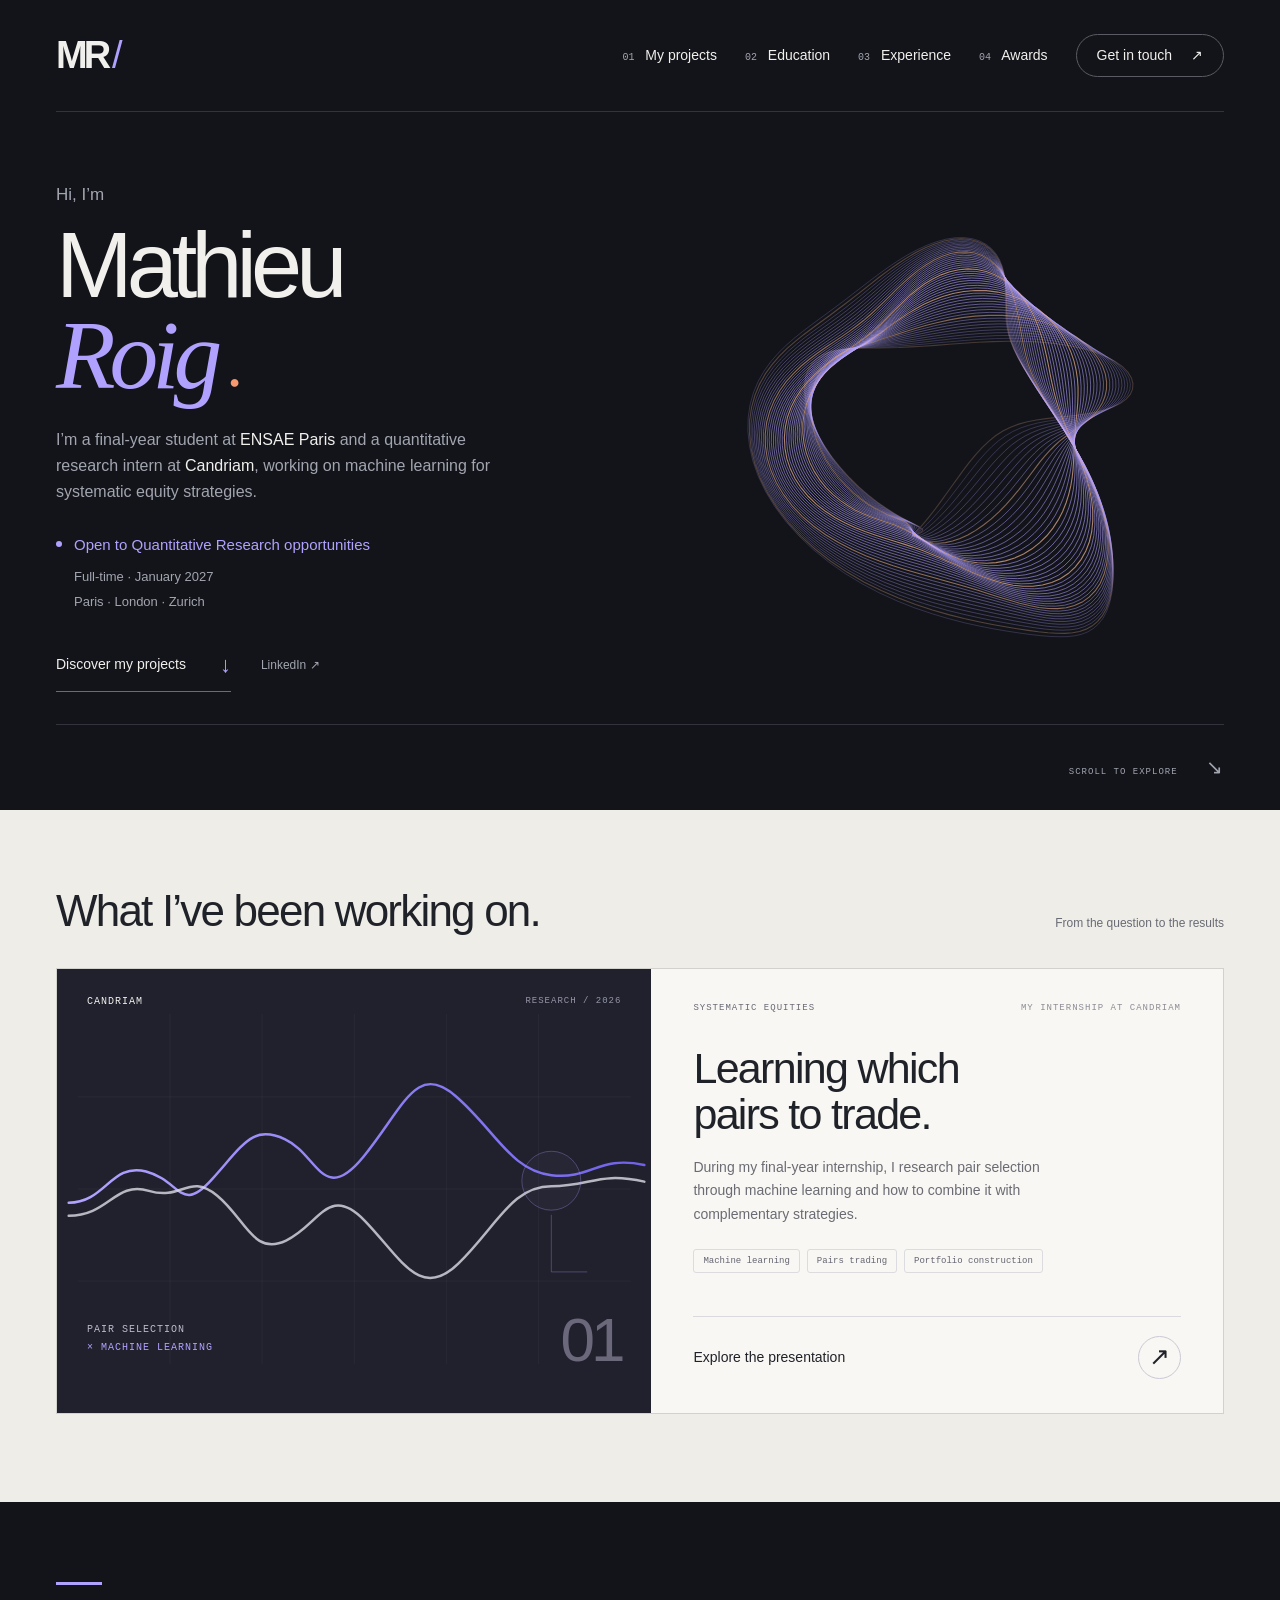
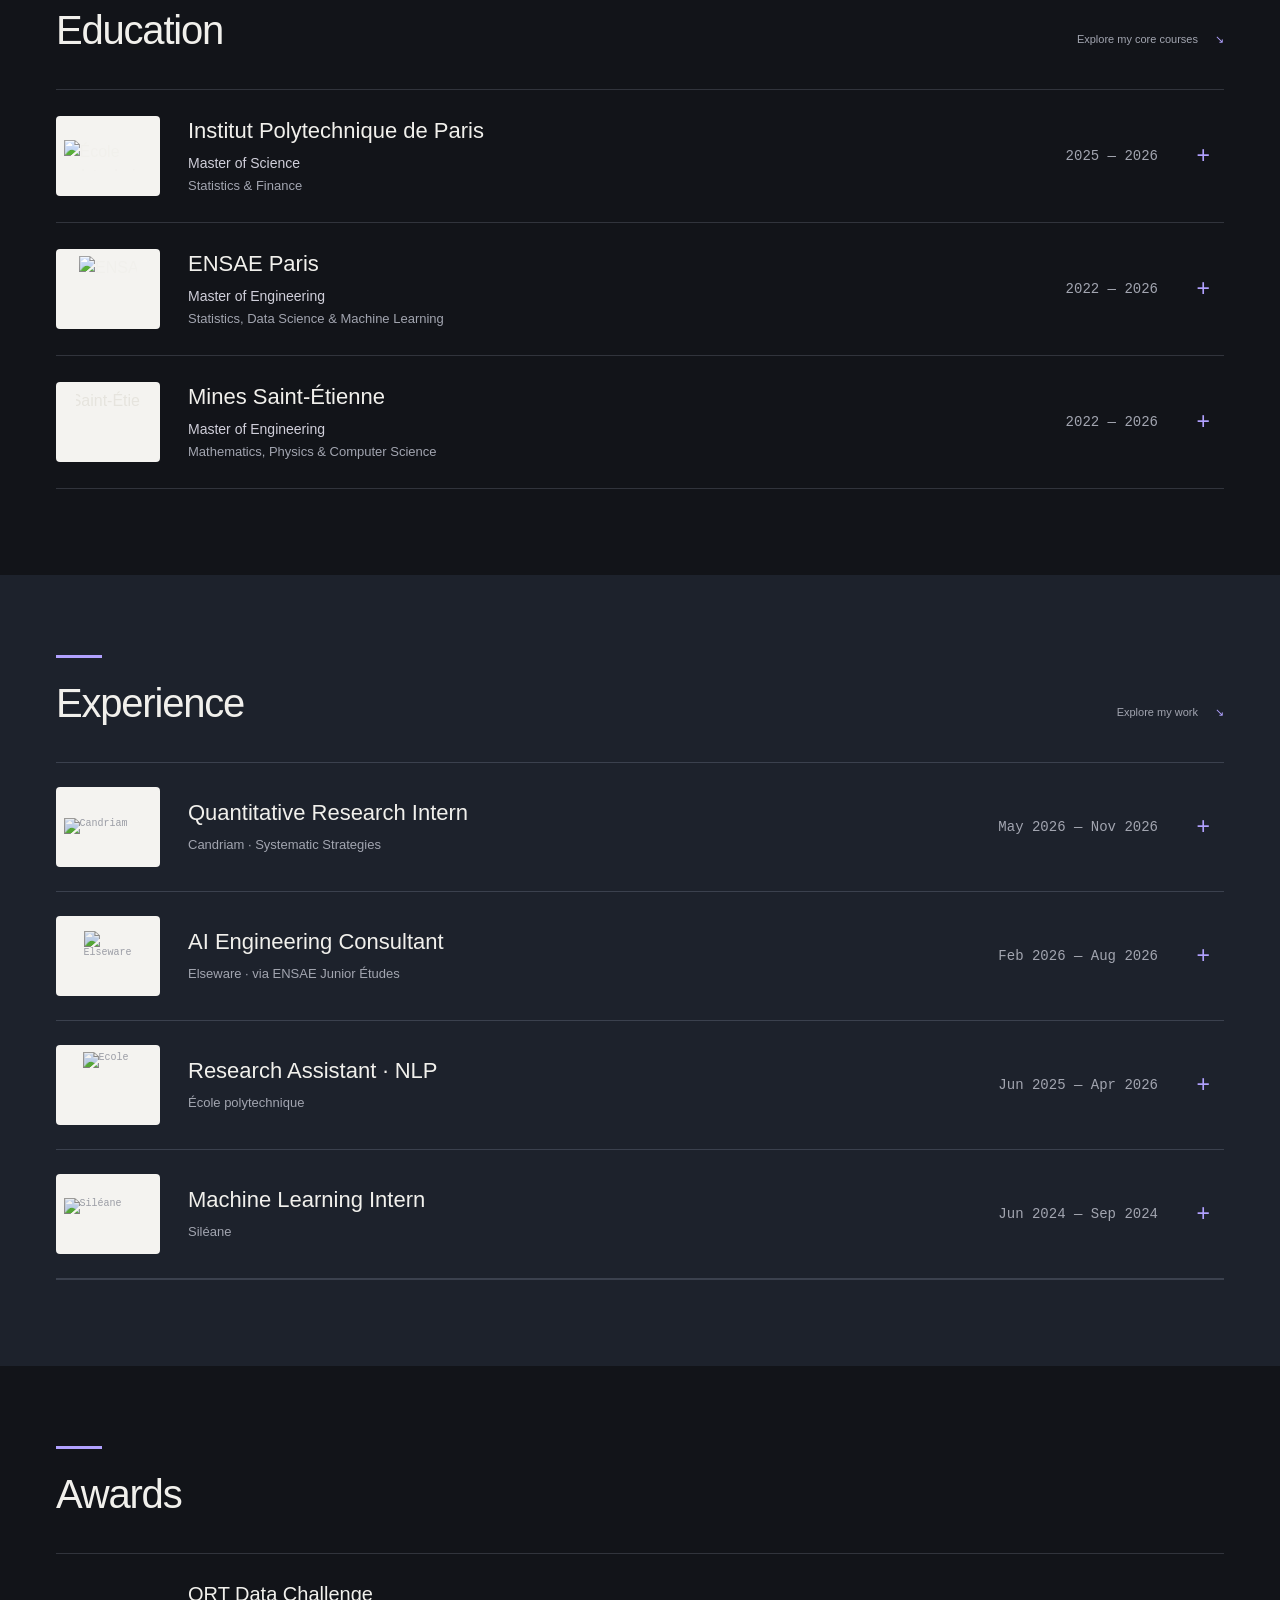
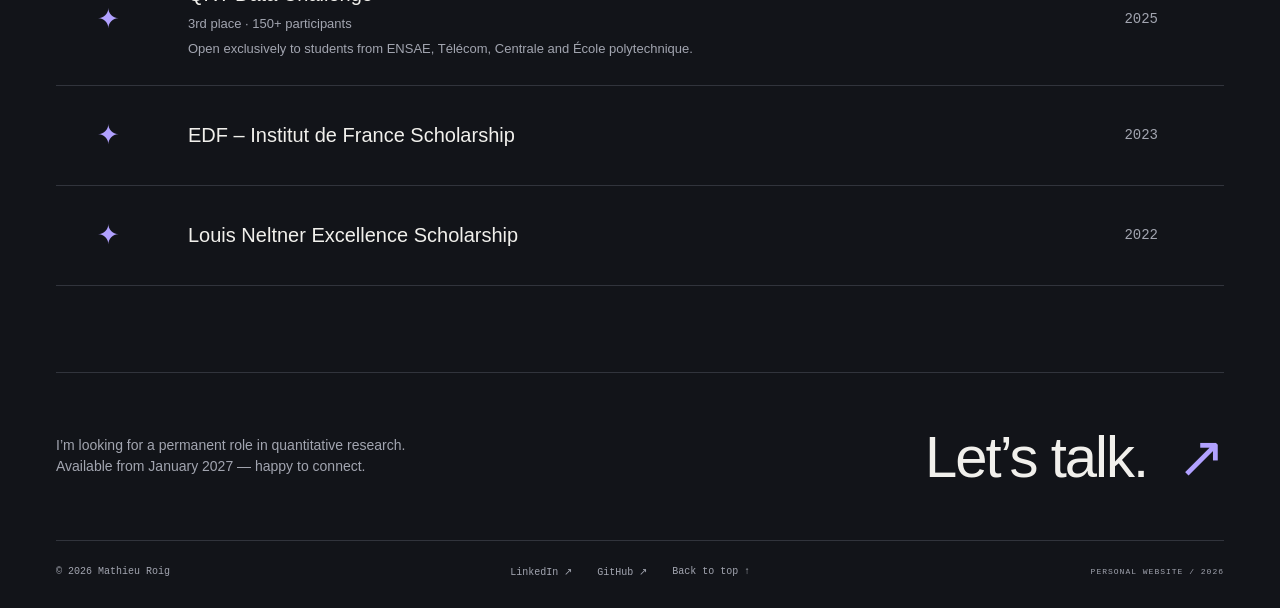
==== index.html @ eeaf4117 "Add files via upload" ====
<!doctype html>
<html lang="en">
<head>
  <meta charset="utf-8"><meta name="viewport" content="width=device-width,initial-scale=1">
  <meta name="description" content="Mathieu Roig — final-year ENSAE Paris student and quantitative research intern at Candriam. My projects, research and background. Seeking a permanent quant research role from January 2027.">
  <title>Mathieu Roig — Projects & research</title>
  <link rel="icon" type="image/svg+xml" href="favicon.svg">
  <link rel="stylesheet" href="style.css"><script src="main.js" defer></script>
</head>
<body>
  <a class="skip" href="#main">Skip to content</a>
  <header class="nav wrap">
    <a class="monogram" href="#" aria-label="Mathieu Roig, home">MR<span>/</span></a>
    <nav aria-label="Main navigation"><a href="#work"><small>01</small> My projects</a><a href="#education"><small>02</small> Education</a><a href="#experience"><small>03</small> Experience</a><a href="#awards"><small>04</small> Awards</a><a href="mailto:mathieu.roig@ensae.fr">Get in touch <span>↗</span></a></nav>
  </header>
  <main id="main">
    <section class="hero wrap" aria-labelledby="hero-title">
      <div class="hero-layout">
        <div class="hero-copy"><p class="intro-name">Hi, I’m</p><h1 id="hero-title">Mathieu<br><em>Roig</em><span class="period">●</span></h1><p class="intro">I’m a final-year student at <strong>ENSAE Paris</strong> and a quantitative research intern at <strong>Candriam</strong>, working on machine learning for systematic equity strategies.</p><div class="job-search"><span class="availability-dot" aria-hidden="true"></span><p><strong>Open to Quantitative Research opportunities</strong><span>Full-time · January 2027</span><span>Paris · London · Zurich</span></p></div><div class="hero-actions"><a class="work-link" href="#work">Discover my projects <span aria-hidden="true">↓</span></a><a class="profile-link" href="https://www.linkedin.com/in/mathieu-roig-424487253/" target="_blank" rel="noopener">LinkedIn ↗</a></div></div>
        <figure class="field"><svg id="signal-field" viewBox="0 0 620 540" role="img" aria-labelledby="field-title field-desc"><title id="field-title">An evolving field of lines</title><desc id="field-desc">An abstract, decorative illustration of interacting signals. No financial data is represented.</desc><g id="field-lines"></g></svg></figure>
      </div>
      <div class="hero-bottom"><a href="#work" aria-label="Scroll to my projects">SCROLL TO EXPLORE <span>↘</span></a></div>
    </section>
    <section class="work-section" id="work" aria-labelledby="work-title"><div class="wrap">
      <div class="section-heading"><h2 id="work-title">What I’ve been working on.</h2><span class="section-note">From the question to the results</span></div>
      <article class="project">
        <div class="project-art" aria-hidden="true"><div class="art-top"><span>CANDRIAM</span><span>RESEARCH / 2026</span></div><svg viewBox="0 0 600 380" class="pair-art"><defs><linearGradient id="fade" x1="0" x2="1"><stop stop-color="#b2a4ff"/><stop offset="1" stop-color="#7061e8"/></linearGradient></defs><g class="art-grid"><path d="M0 90H600M0 190H600M0 290H600M100 0V380M200 0V380M300 0V380M400 0V380M500 0V380"/></g><path class="pair-line one" d="M-10 205C30 205 36 161 74 171S111 218 146 179S190 120 225 136S266 209 310 155S367 52 410 89S470 170 514 175S565 153 615 164"/><path class="pair-line two" d="M-10 219C34 219 40 181 77 192S120 172 151 197S190 263 226 246S272 184 311 224S371 312 413 271S471 187 514 187S565 171 615 182"/><circle cx="514" cy="181" r="32" class="focus-ring"/><path d="M514 218V280H553" class="art-pointer"/></svg><div class="art-bottom"><span>PAIR SELECTION<br><b>× MACHINE LEARNING</b></span><span class="art-number">01</span></div></div>
        <div class="project-copy"><div class="project-meta"><span>SYSTEMATIC EQUITIES</span><span>MY INTERNSHIP AT CANDRIAM</span></div><h3>Learning which<br>pairs to trade.</h3><p>During my final-year internship, I research pair selection through machine learning and how to combine it with complementary strategies.</p><div class="tags"><span>Machine learning</span><span>Pairs trading</span><span>Portfolio construction</span></div><a class="project-link" href="presentation_en.html" target="_blank" rel="noopener"><span>Explore the presentation</span><span class="arrow-box" aria-hidden="true">↗</span></a></div>
      </article>
    </div></section>
    <section class="about wrap" id="about" aria-label="Background">
      <section class="education" id="education" aria-labelledby="education-title">
        <div class="background-heading"><h3 id="education-title">Education</h3><span>Explore my core courses <span aria-hidden="true">↘</span></span></div>
        <div class="education-list">
          <details class="school" id="education-ipparis">
            <summary><span class="school-logo"><img class="ip-logo" src="assets/schools/polytechnique-ip-paris.png" alt="École polytechnique / Institut Polytechnique de Paris" width="2242" height="779"></span><span class="school-info"><strong>Institut Polytechnique de Paris</strong><span class="degree">Master of Science</span><span class="specialisation">Statistics &amp; Finance</span></span><span class="school-date">2025 — 2026</span><span class="plus" aria-hidden="true">+</span></summary>
            <div class="school-details"><span class="courses-label">CORE COURSES</span><ul class="course-list"><li>Stochastic Calculus</li><li>Dynamic Optimization</li><li>Risk Management</li></ul><a class="school-website" href="https://www.ip-paris.fr/" target="_blank" rel="noopener">IP Paris ↗</a></div>
          </details>
          <details class="school" id="education-ensae">
            <summary><span class="school-logo"><span class="logo-crop ensae-crop"><img src="assets/schools/ensae.png" alt="ENSAE Paris" width="795" height="263"></span></span><span class="school-info"><strong>ENSAE Paris</strong><span class="degree">Master of Engineering</span><span class="specialisation">Statistics, Data Science &amp; Machine Learning</span></span><span class="school-date">2022 — 2026</span><span class="plus" aria-hidden="true">+</span></summary>
            <div class="school-details"><span class="courses-label">CORE COURSES</span><ul class="course-list"><li>Statistics</li><li>Machine Learning</li><li>Stochastic Processes</li><li>Time Series</li></ul><a class="school-website" href="https://www.ensae.fr/" target="_blank" rel="noopener">ENSAE Paris ↗</a></div>
          </details>
          <details class="school" id="education-mines">
            <summary><span class="school-logo"><span class="logo-crop mines-crop"><img src="assets/schools/mines.png" alt="Mines Saint-Étienne" width="338" height="90"></span></span><span class="school-info"><strong>Mines Saint-Étienne</strong><span class="degree">Master of Engineering</span><span class="specialisation">Mathematics, Physics &amp; Computer Science</span></span><span class="school-date">2022 — 2026</span><span class="plus" aria-hidden="true">+</span></summary>
            <div class="school-details"><span class="courses-label">CORE COURSES</span><ul class="course-list"><li>Big Data</li><li>Deep Learning</li><li>Game Theory</li><li>Microeconomics &amp; Macroeconomics</li></ul><a class="school-website" href="https://www.mines-stetienne.fr/" target="_blank" rel="noopener">Mines Saint-Étienne ↗</a></div>
          </details>
        </div>
      </section>
      <section class="experience-preview" id="experience" aria-labelledby="experience-title">
        <div class="background-heading"><h3 id="experience-title">Experience</h3><span>Explore my work <span aria-hidden="true">↘</span></span></div>
        <div class="experience-list">
          <details class="job" id="experience-candriam">
            <summary><span class="school-logo job-logo"><img src="assets/experience/candriam.svg" alt="Candriam" width="2721" height="543"></span><span class="job-info"><strong>Quantitative Research Intern</strong><span>Candriam · Systematic Strategies</span></span><span class="job-date">May 2026 — Nov 2026</span><span class="plus" aria-hidden="true">+</span></summary>
            <div class="job-details"><ul><li>Built a systematic equity portfolio combining pairs trading, reversal and momentum strategies, with risk-based allocation.</li><li>Developed a gradient-boosted model for pair selection and compared it with distance and cointegration benchmarks.</li><li>Studied transaction costs and turnover, then redesigned the reversal sleeve to improve net performance.</li></ul></div>
          </details>
          <details class="job" id="experience-elseware">
            <summary><span class="school-logo job-logo"><img class="elseware-logo" src="assets/experience/elseware.webp" alt="Elseware" width="1184" height="1184"></span><span class="job-info"><strong>AI Engineering Consultant</strong><span>Elseware · via ENSAE Junior Études</span></span><span class="job-date">Feb 2026 — Aug 2026</span><span class="plus" aria-hidden="true">+</span></summary>
            <div class="job-details"><ul><li>Developed TrustAgent, a multi-agent LLM system for operational-risk scenario analysis.</li><li>Tested expert-judgement assumptions against retrieved public evidence and returned auditable verdicts.</li></ul></div>
          </details>
          <details class="job" id="experience-polytechnique">
            <summary><span class="school-logo job-logo"><span class="logo-crop x-crop"><img src="assets/schools/polytechnique-ip-paris.png" alt="École polytechnique" width="2242" height="779"></span></span><span class="job-info"><strong>Research Assistant · NLP</strong><span>École polytechnique</span></span><span class="job-date">Jun 2025 — Apr 2026</span><span class="plus" aria-hidden="true">+</span></summary>
            <div class="job-details"><p class="job-context">Supervised by Prof. Alessandro Riboni</p><ul><li>Quantified individual influence within the FOMC using contextual embeddings.</li><li>Applied static embeddings (GloVe, A La Carte) to Congressional speeches to measure political polarization on monetary policy.</li></ul></div>
          </details>
          <details class="job" id="experience-sileane">
            <summary><span class="school-logo job-logo"><img src="assets/experience/sileane.svg" alt="Siléane" width="457" height="163"></span><span class="job-info"><strong>Machine Learning Intern</strong><span>Siléane</span></span><span class="job-date">Jun 2024 — Sep 2024</span><span class="plus" aria-hidden="true">+</span></summary>
            <div class="job-details"><ul><li>Benchmarked commercial computer vision platforms (Halcon, Picsellia, Mech-Mind) on client classification, segmentation and detection projects.</li><li>Supported the team’s decision on whether to build an in-house model.</li></ul></div>
          </details>
        </div>
      </section>
      <section class="awards" id="awards" aria-labelledby="awards-title">
        <div class="background-heading"><h3 id="awards-title">Awards</h3></div>
        <ul class="award-list">
          <li class="award-row"><span class="award-mark" aria-hidden="true">✦</span><div class="award-info"><strong>QRT Data Challenge</strong><span>3rd place · 150+ participants</span><span>Open exclusively to students from ENSAE, Télécom, Centrale and École polytechnique.</span></div><span class="award-date">2025</span></li>
          <li class="award-row"><span class="award-mark" aria-hidden="true">✦</span><div class="award-info"><strong>EDF – Institut de France Scholarship</strong></div><span class="award-date">2023</span></li>
          <li class="award-row"><span class="award-mark" aria-hidden="true">✦</span><div class="award-info"><strong>Louis Neltner Excellence Scholarship</strong></div><span class="award-date">2022</span></li>
        </ul>
      </section>
    </section>
    <footer class="wrap"><div class="footer-top"><p>I’m looking for a permanent role in quantitative research.<br>Available from January 2027 — happy to connect.</p><a href="mailto:mathieu.roig@ensae.fr">Let’s talk.<span>↗</span></a></div><div class="footer-bottom"><span>© 2026 Mathieu Roig</span><div><a href="https://www.linkedin.com/in/mathieu-roig-424487253/" target="_blank" rel="noopener">LinkedIn ↗</a><a href="https://github.com/mathieuroig9" target="_blank" rel="noopener">GitHub ↗</a><a href="#">Back to top ↑</a></div><span class="prototype">PERSONAL WEBSITE / 2026</span></div></footer>
  </main>
</body></html>
---- style.css ----
@charset "UTF-8";
:root{--bg:#121419;--fg:#f1f0ec;--muted:#a2a5b0;--line:#31343c;--accent:#b1a1ff;--orange:#f89870;--paper:#eeede8;--ink:#202229;--sans:'Segoe UI',Arial,sans-serif;--mono:Consolas,'Courier New',monospace}
*{box-sizing:border-box}html{scroll-behavior:smooth;scroll-padding-top:32px}body{margin:0;background:var(--bg);color:var(--fg);font:16px/1.5 var(--sans);-webkit-font-smoothing:antialiased}a{color:inherit;text-decoration:none}button{font:inherit}button,a,summary{-webkit-tap-highlight-color:transparent}a:focus-visible,button:focus-visible,summary:focus-visible{outline:2px solid var(--orange);outline-offset:7px}::selection{background:var(--accent);color:var(--bg)}.wrap{width:min(1320px,calc(100% - 112px));margin-inline:auto}.skip{position:fixed;top:-100px;left:20px;padding:12px;background:var(--accent);color:var(--bg);z-index:10}.skip:focus{top:12px}.nav{height:112px;display:flex;align-items:center;gap:24px;border-bottom:1px solid var(--line)}.monogram{font-size:38px;font-weight:800;letter-spacing:-4px}.monogram span{color:var(--accent);font-weight:400;margin-left:5px}.nav-caption{font:10px/1.6 var(--mono);letter-spacing:1.4px}.nav nav{margin-left:auto;display:flex;align-items:center;gap:42px}.nav nav a{font-size:14px}.nav small{font:10px var(--mono);color:var(--muted);margin-right:7px}.nav a:hover{color:var(--accent)}.nav nav a:last-child{border:1px solid #5a5b64;border-radius:30px;padding:10px 20px}.nav nav a:last-child span{margin-left:15px}.hero{padding-top:42px}.hero-kicker,.overline{font:11px var(--mono);letter-spacing:1.4px}.hero-kicker{display:flex;gap:12px;align-items:center}.status-dot{width:7px;height:7px;border-radius:50%;background:var(--orange)}.hero-layout{display:grid;grid-template-columns:1.1fr 1fr;align-items:center;min-height:545px;position:relative}.hero-copy{position:relative;z-index:1;padding-top:30px;padding-bottom:45px}.intro-name{font-size:19px;color:var(--muted);margin:0 0 22px}h1{font-size:clamp(64px,6.9vw,104px);font-weight:500;line-height:1.01;letter-spacing:-6px;margin:0;white-space:nowrap}h1 em{font:italic 1.14em/.98 Georgia,'Times New Roman',serif;letter-spacing:-6px;color:var(--accent)}.period{font-size:18px;color:var(--orange);margin-left:13px}.intro{font-size:18px;max-width:355px;color:var(--muted);margin:30px 0}.work-link{display:inline-flex;align-items:center;gap:34px;font-size:14px;border-bottom:1px solid #6b6a76;padding:10px 0}.work-link span{font-size:22px;color:var(--accent);transition:transform .25s}.work-link:hover span{transform:translateY(5px)}.field{margin:0 -25px 0 -15px;align-self:stretch;display:flex;flex-direction:column;justify-content:center;min-width:0}.field svg{width:100%;overflow:visible}.field figcaption{display:flex;justify-content:space-between;padding:0 45px;margin-top:-35px;font:9px var(--mono);letter-spacing:1px;color:#999aa6;z-index:2}.field button{color:inherit;background:none;border:0;font:inherit;cursor:pointer;padding:8px;margin-top:-8px}.field button:hover{color:var(--fg)}.field button span{margin-left:12px}.hero-bottom{display:flex;align-items:center;justify-content:space-between;border-top:1px solid var(--line);min-height:86px;font-size:12px}.hero-bottom p{display:flex;align-items:center;gap:15px}.hero-bottom p:first-child{font-size:15px}.hero-bottom p:first-child span{color:var(--muted)}.hero-bottom p:nth-child(2){color:var(--muted)}.availability-dot{height:5px;width:5px;background:var(--accent);border-radius:50%}.hero-bottom>a{font:9px var(--mono);letter-spacing:1px;color:var(--muted)}.hero-bottom>a span{font-size:20px;margin-left:22px}.work-section{background:var(--paper);color:var(--ink);padding:76px 0 88px}.section-heading{display:grid;grid-template-columns:1fr auto;margin-bottom:32px;align-items:end}.section-heading .overline{grid-column:1/-1;margin:0 0 19px;color:#686976}h2{margin:0;font-size:44px;letter-spacing:-1.8px;font-weight:500;line-height:1.12}.section-note{font-size:12px;color:#696b74;padding-bottom:4px}.project{display:grid;grid-template-columns:1.04fr 1fr;border:1px solid #d1d1ce;min-height:444px;background:#f8f7f3;transition:box-shadow .3s}.project:hover{box-shadow:0 15px 45px #22232a12}.project-art{background:#20212d;color:var(--fg);position:relative;overflow:hidden;display:flex;flex-direction:column;justify-content:space-between;min-height:444px;padding:27px 30px}.art-top,.art-bottom{display:flex;justify-content:space-between;align-items:center;position:relative;z-index:1}.art-top{font:10px var(--mono);letter-spacing:1px}.art-top span:last-child{font-size:9px;color:#9697aa}.pair-art{position:absolute;left:0;top:45px;width:100%;height:350px}.art-grid{fill:none;stroke:#ffffff;stroke-opacity:.045}.pair-line{fill:none;stroke-width:2.7;stroke-linecap:round}.pair-line.one{stroke:url(#fade)}.pair-line.two{stroke:#dedce7;stroke-opacity:.8}.focus-ring{fill:#b1a1ff0a;stroke:#b1a1ff55}.art-pointer{fill:none;stroke:#b1a1ff55}.art-bottom{margin-top:auto}.art-bottom>span:first-child{font:10px/1.8 var(--mono);letter-spacing:1px;color:#bdbbcc}.art-bottom b{font-weight:400;color:var(--accent)}.art-number{font-size:62px;font-weight:300;letter-spacing:-4px;color:#6b687c}.project-copy{padding:34px 42px;display:flex;flex-direction:column}.project-meta{display:flex;justify-content:space-between;font:9px var(--mono);letter-spacing:1px;color:#696874}.project-meta span:last-child{color:#8d8c95}.project h3{font-size:43px;line-height:1.08;letter-spacing:-1.7px;font-weight:500;margin:32px 0 19px}.project-copy>p{font-size:14px;line-height:1.65;color:#6b6b74;max-width:370px;margin:0 0 23px}.tags{display:flex;flex-wrap:wrap;gap:7px;margin-bottom:30px}.tags span{font:9px var(--mono);padding:6px 9px;border:1px solid #dcdce0;border-radius:3px;color:#656571}.project-link{margin-top:auto;border-top:1px solid #d9d9de;padding-top:19px;display:flex;justify-content:space-between;align-items:center;font-size:14px}.project-link small{display:block;font:9px var(--mono);margin-top:5px;color:#85838d}.arrow-box{display:grid;place-items:center;width:43px;height:43px;border-radius:50%;border:1px solid #cbc9d5;font-size:25px;transition:background .25s,transform .25s}.project-link:hover .arrow-box{background:var(--accent);transform:rotate(45deg)}.about{display:grid;grid-template-columns:1fr 1fr;gap:80px;padding-block:86px 95px}.about .overline{color:var(--muted);margin:0 0 25px}.about h2 em{font-family:Georgia,serif;font-weight:400;color:var(--accent)}.about-intro{font-size:14px;color:var(--muted);line-height:1.8;margin-top:22px}.background-list{padding-top:25px}details{border-top:1px solid var(--line)}details:last-child{border-bottom:1px solid var(--line)}summary{list-style:none;display:flex;align-items:center;gap:22px;padding:26px 0;cursor:pointer}summary::-webkit-details-marker{display:none}summary>span:first-child{font:10px var(--mono);color:var(--muted)}summary strong{font-size:19px;font-weight:400}summary .plus{margin-left:auto;color:var(--accent);font-size:22px;transition:transform .2s}details[open] .plus{transform:rotate(45deg)}details p{margin:0 0 25px 37px;color:var(--muted);font-size:14px;max-width:400px}footer{border-top:1px solid var(--line)}.footer-top{display:flex;justify-content:space-between;align-items:center;padding:40px 0}.footer-top p{font-size:14px;color:var(--muted)}.footer-top>a{font-size:58px;letter-spacing:-2px}.footer-top>a span{color:var(--accent);display:inline-block;margin-left:30px;transition:transform .2s}.footer-top>a:hover span{transform:translate(5px,-5px)}.footer-bottom{border-top:1px solid var(--line);display:flex;align-items:center;justify-content:space-between;padding:25px 0 30px;font:10px var(--mono);color:var(--muted)}.footer-bottom>div{display:flex;gap:25px}.prototype{font-size:8px;letter-spacing:1px}.footer-bottom a:hover{color:var(--accent)}
@media(min-width:1600px){.hero-layout{min-height:600px}}
@media(max-width:1000px){.wrap{width:calc(100% - 64px)}h1{font-size:72px;letter-spacing:-4px}.hero-layout{min-height:520px;grid-template-columns:1.1fr .9fr}.field{margin-left:-85px;opacity:.75}.hero-copy{padding-bottom:35px}.project-copy{padding:27px}.project h3{font-size:35px}.project-art{min-height:440px}.section-note{display:none}.about{gap:35px}.hero-bottom>a{display:none}.nav nav{gap:24px}}
@media(max-width:650px){.wrap{width:calc(100% - 40px)}.nav{height:84px;gap:15px}.nav-caption{font-size:8px;letter-spacing:.5px}.monogram{font-size:31px}.nav nav{gap:15px}.nav small,.nav nav>a:nth-child(2),.nav nav>a:last-child{display:none}.hero{padding-top:27px}.hero-kicker{font-size:9px}.hero-layout{display:flex;flex-direction:column;align-items:stretch;min-height:0}.hero-copy{padding:40px 0 0}.intro-name{font-size:16px;margin-bottom:17px}h1{font-size:clamp(45px,11vw,70px);letter-spacing:-2.8px}h1 em{letter-spacing:-3px}.period{font-size:11px;margin-left:9px}.intro{font-size:15px;max-width:285px;margin:23px 0 13px}.work-link{font-size:12px}.field{height:300px;margin:-25px -10px 0 40px;opacity:1;align-self:auto;pointer-events:none}.field svg{height:300px}.field figcaption{margin-top:-18px;padding:0 13px 0 25px;font-size:8px}.field button{pointer-events:auto}.hero-bottom{min-height:85px;align-items:flex-start;justify-content:center;flex-direction:column;gap:7px}.hero-bottom p{margin:0;font-size:10px!important;gap:10px}.work-section{padding:43px 0 45px}.section-heading{margin-bottom:24px}.section-heading .overline,.overline{font-size:9px}h2{font-size:31px;letter-spacing:-1px}.project{grid-template-columns:1fr}.project-art{min-height:290px;padding:23px}.pair-art{height:245px;top:15px}.art-top{font-size:9px}.art-top span:last-child{font-size:8px}.art-bottom>span:first-child{font-size:9px}.art-number{font-size:44px}.project-copy{padding:27px 24px}.project h3{font-size:37px;margin:24px 0 16px}.project-copy>p{font-size:13px}.tags{gap:5px}.tags span{font-size:8px;padding:5px 6px}.project-link{font-size:12px}.project-meta{font-size:8px}.about{grid-template-columns:1fr;padding-block:45px;gap:10px}.about h2{font-size:37px}.about-intro{font-size:13px}.background-list{padding-top:10px}summary{padding:22px 0}summary strong{font-size:16px}.footer-top{align-items:flex-start;flex-direction:column;gap:12px;padding:25px 0}.footer-top p{font-size:13px}.footer-top>a{font-size:45px}.footer-bottom{align-items:flex-start;flex-direction:column;gap:20px}.prototype{display:none}.footer-bottom>div{gap:22px}}
@media(prefers-reduced-motion:reduce){html{scroll-behavior:auto}*,*::before,*::after{transition:none!important}}

/* Personal introduction: identity and job search lead the first screen. */
.hero-copy{padding-top:28px;padding-bottom:32px}.intro-name{margin-bottom:14px;font-size:17px}h1{font-size:92px;line-height:.94}h1 em{font-size:1.06em}.intro{max-width:475px;margin:23px 0 20px;font-size:16px;line-height:1.65}.intro strong{font-weight:500;color:var(--fg)}.job-search{display:flex;align-items:flex-start;gap:12px;border:1px solid #b1a1ff80;padding:10px 15px;background:#b1a1ff08;max-width:465px}.job-search>.availability-dot{margin-top:7px;flex-shrink:0}.job-search p{margin:0;font-size:13px}.job-search strong{font-weight:500;color:var(--fg);display:block}.job-search p>span{display:block;color:var(--muted);font-size:12px;margin-top:4px}.hero-actions{display:flex;align-items:center;gap:30px;margin-top:15px}.profile-link{font-size:12px;color:var(--muted)}.profile-link:hover{color:var(--accent)}.hero-bottom p:first-child{font-size:13px;color:var(--muted)}.about-intro{max-width:460px}.background-list details p{line-height:1.9}.field{align-self:center}.field figcaption{margin-top:-20px}
@media(max-width:1000px){h1{font-size:82px}.hero-layout{grid-template-columns:1.2fr .8fr}.field{margin-left:-45px;opacity:.7}.intro{font-size:15px}.job-search p{font-size:12px}.job-search p>span{font-size:11px}.hero-copy{padding-bottom:30px}.hero-bottom p:first-child{font-size:12px}.footer-top{gap:30px}.footer-top>a{white-space:nowrap}}
@media(max-width:650px){.hero-copy{padding-top:28px;padding-bottom:0}h1{font-size:70px;line-height:.91;letter-spacing:-3px}.intro-name{font-size:14px;margin-bottom:13px}.intro{font-size:14px;line-height:1.65;margin:20px 0 17px;max-width:350px}.job-search{padding:10px 10px;gap:9px}.job-search p{font-size:12px}.job-search p>span{font-size:10px}.hero-actions{gap:24px;margin-top:12px}.profile-link{font-size:11px}.field{height:230px;width:100%;margin:-5px 0 0;opacity:1}.field svg{height:230px}.field figcaption{margin-top:-17px;padding-inline:32px}.hero-bottom{min-height:62px}.hero-bottom p:first-child{font-size:10px!important;max-width:300px}.nav nav a{font-size:11px}.nav-caption{font-size:7px}.hero-kicker{font-size:8px;letter-spacing:1px}.section-heading h2{font-size:29px}.project-meta{gap:10px;font-size:7px}.footer-top{gap:12px}}

/* Education: compact school rows, optional course details. */
.about{display:block}.about-heading{display:flex;justify-content:space-between;align-items:center;gap:60px;margin-bottom:55px}.about-heading .about-intro{max-width:390px;margin:0}.background-heading{display:flex;justify-content:space-between;align-items:center;margin-bottom:23px}.background-heading h3{font-size:26px;line-height:1.2;font-weight:500;letter-spacing:-.5px;margin:0}.background-heading>span{font-size:11px;color:var(--muted)}.background-heading>span>span{color:var(--accent);margin-left:14px}.school{transition:background .2s}.school:hover,.school[open]{background:#b1a1ff04}.school summary{display:grid;grid-template-columns:104px minmax(0,1fr) 120px 24px;gap:28px;padding:26px 14px 26px 0}.school summary>.school-logo{font:inherit;color:inherit}.school-logo{display:flex;justify-content:center;align-items:center;width:104px;height:80px;background:#f4f3f0;border-radius:4px;flex-shrink:0}.logo-crop{position:relative;display:block;overflow:hidden}.ensae-crop{width:58px;height:65px}.ensae-crop img{position:absolute;left:0;top:0;height:65px;width:auto;max-width:none}.mines-crop{width:65px;height:65px}.mines-crop img{position:absolute;left:-68px;top:0;height:65px;width:auto;max-width:none}.school-logo .ip-logo{display:block;width:89px;height:auto}.school-info{display:flex;flex-direction:column;min-width:0}.school-info strong{font-size:22px;font-weight:500;color:var(--fg);line-height:1.35}.school-info .degree{font-size:14px;color:#d0cfda;margin-top:7px}.specialisation{font-size:13px;color:var(--muted);margin-top:2px}.school-date{font:14px var(--mono);color:var(--muted);text-align:right;white-space:nowrap}.school summary .plus{margin-left:0;text-align:right;font-size:23px}.school-details{margin:0 42px 26px 132px;padding:20px 0 0;border-top:1px solid var(--line);display:flex;align-items:baseline;gap:20px;flex-wrap:wrap}.courses-label{font:9px var(--mono);letter-spacing:1px;color:var(--accent)}.course-list{list-style:none;display:flex;flex-wrap:wrap;gap:6px 19px;margin:0;padding:0;max-width:720px}.course-list li{font-size:12px;color:var(--muted)}.course-list li+li::before{content:'\00b7';margin-right:19px;color:#6e6a7e}.school-website{margin-left:auto;font:10px var(--mono);color:var(--muted)}.school-website:hover{color:var(--accent)}.experience-preview{margin-top:55px}.experience-brief{display:grid;grid-template-columns:repeat(4,1fr);gap:30px;border-top:1px solid var(--line);padding-top:25px}.experience-brief p{margin:0}.experience-brief strong{display:block;font-size:16px;font-weight:500}.experience-brief p>span{display:block;font-size:12px;color:var(--muted);margin-top:9px}
@media(max-width:1000px){.school summary{grid-template-columns:88px minmax(0,1fr) 102px 20px;gap:20px}.school-logo{width:88px}.school-info strong{font-size:19px}.school-details{margin-left:108px}.school-date{font-size:13px}.school-website{margin-left:0}.experience-brief{grid-template-columns:repeat(2,1fr);row-gap:28px}}
@media(max-width:650px){.about-heading{display:block;margin-bottom:35px}.about-heading .about-intro{margin-top:20px;max-width:330px}.background-heading h3{font-size:23px}.background-heading>span{font-size:9px}.background-heading>span>span{margin-left:5px}.school summary{grid-template-columns:68px minmax(0,1fr) 16px;gap:7px 15px;padding:23px 0}.school-logo{width:68px;height:64px;grid-row:1/3;align-self:center}.ensae-crop{height:49px;width:44px}.ensae-crop img{height:49px}.mines-crop{height:49px;width:49px}.mines-crop img{height:49px;left:-51px}.school-logo .ip-logo{width:59px}.school-info{grid-column:2;grid-row:1}.school-info strong{font-size:17px}.school-info .degree{font-size:11px;margin-top:6px}.specialisation{font-size:11px;line-height:1.5}.school-date{grid-column:2;grid-row:2;font-size:12px;text-align:left;margin-top:3px}.school summary .plus{grid-column:3;grid-row:1/3;font-size:20px}.school-details{margin:0 0 23px 83px;gap:12px;padding-top:16px}.course-list{gap:8px 0;display:block}.course-list li{font-size:11px;margin-bottom:6px}.course-list li+li::before{content:none}.school-website{font-size:9px}.courses-label{font-size:8px}.experience-preview{margin-top:38px}.experience-brief{gap:24px 15px}.experience-brief strong{font-size:14px}.experience-brief p>span{font-size:11px}}

/* Keep the About heading on one line, including narrow screens. */
.mines-crop{mix-blend-mode:multiply}
#about-title{white-space:nowrap}
@media(max-width:650px){.about #about-title{font-size:clamp(20px,7.4vw,37px)}}

/* Experience: the same expandable rows as Education, with roles first. */
.job{transition:background .2s}.job:hover,.job[open]{background:#b1a1ff04}.experience-list{border-bottom:1px solid var(--line)}
.job summary{display:grid;grid-template-columns:104px minmax(0,1fr) 200px 24px;gap:28px;padding:24px 14px 24px 0}
.job-logo>img{width:89px;height:auto;max-height:64px;object-fit:contain;mix-blend-mode:multiply}.job-logo>.elseware-logo{width:49px;height:49px}
.x-crop{height:65px;width:51px;mix-blend-mode:multiply}.x-crop img{position:absolute;top:0;left:0;height:65px;width:auto;max-width:none}
.job-info{display:flex;flex-direction:column;min-width:0}.job-info strong{font-size:22px;line-height:1.35;font-weight:500}.job-info>span{font-size:13px;color:var(--muted);margin-top:7px}
.job-date{font:14px var(--mono);color:var(--muted);text-align:right;white-space:nowrap}.job summary .plus{margin-left:0;text-align:right;font-size:23px}
.job-details{margin:0 42px 27px 132px;padding-top:19px;border-top:1px solid var(--line)}.job-details ul{margin:0;padding-left:17px;max-width:850px;color:var(--muted);font-size:14px;line-height:1.8}.job-details li+li{margin-top:7px}.job-details li::marker{color:var(--accent)}.job-details .job-context{margin:0 0 13px;max-width:none;font-size:12px;color:var(--accent)}
@media(max-width:1000px){.job summary{grid-template-columns:88px minmax(0,1fr) 185px 20px;gap:20px}.job-info strong{font-size:19px}.job-date{font-size:13px}.job-details{margin-left:108px}.job-logo>img{max-width:76px}}
@media(max-width:650px){.job summary{grid-template-columns:68px minmax(0,1fr) 16px;gap:7px 15px;padding:23px 0}.job-info{grid-column:2;grid-row:1}.job-info strong{font-size:17px}.job-info>span{font-size:11px;margin-top:5px}.job-date{grid-column:2;grid-row:2;font-size:12px;text-align:left;margin-top:3px}.job summary .plus{grid-column:3;grid-row:1/3;font-size:20px}.job-logo>img{max-width:59px;max-height:49px}.job-logo>.elseware-logo{width:38px;height:38px}.x-crop{height:49px;width:39px}.x-crop img{height:49px}.job-details{margin:0 0 23px 83px;padding-top:16px}.job-details ul{font-size:12px;line-height:1.7}.job-details .job-context{font-size:11px}}

/* Awards: a concise chronological list. */
.awards{margin-top:55px}.award-list{list-style:none;margin:0;padding:0;border-bottom:1px solid var(--line)}.award-row{display:grid;grid-template-columns:104px minmax(0,1fr) 120px;align-items:center;gap:28px;border-top:1px solid var(--line);padding:26px 66px 26px 0;min-height:100px}.award-mark{text-align:center;color:var(--accent);font-size:27px}.award-info strong{display:block;font-size:20px;font-weight:500;line-height:1.4}.award-info>span{display:block;font-size:13px;color:var(--muted);margin-top:6px}.award-date{font:14px var(--mono);color:var(--muted);text-align:right}
@media(max-width:1000px){.award-row{grid-template-columns:88px minmax(0,1fr) 102px;gap:20px;padding-right:54px}.award-info strong{font-size:18px}.award-date{font-size:13px}}
@media(max-width:650px){.awards{margin-top:38px}.award-row{grid-template-columns:34px minmax(0,1fr) 38px;gap:12px;padding:22px 0;min-height:90px}.award-mark{font-size:22px}.award-info strong{font-size:16px}.award-info>span{font-size:11px}.award-date{font-size:12px}}

/* Direct navigation to each part of the background. */
.nav nav{gap:28px}
@media(min-width:851px) and (max-width:1100px){.nav nav{gap:18px}.nav nav a{font-size:12px}.nav small{display:none}.nav nav a:last-child{padding:9px 13px}}
@media(max-width:850px){.nav{height:auto;min-height:112px;flex-wrap:wrap;gap:10px 20px;padding-block:16px}.nav nav{width:100%;margin-left:0;justify-content:space-between;gap:12px}.nav nav a{font-size:12px;white-space:nowrap}.nav small{display:none}.nav nav>a:nth-child(2){display:block}.nav nav>a:last-child{display:none}}

/* Section contrast trial: full-width slate band for Experience. */
.about.wrap{width:100%;padding:0}
.about>section{margin:0;padding:80px max(56px,calc((100% - 1320px)/2)) 86px}
.about>.experience-preview{background:#1d222c;--line:#3b414e}
.background-heading{margin-bottom:36px;align-items:flex-end}
.background-heading h3{font-size:40px;letter-spacing:-1.2px;line-height:1.15}
.background-heading h3::before{content:'';display:block;width:46px;height:3px;background:var(--accent);margin-bottom:22px}
.background-heading>span{padding-bottom:5px}
@media(max-width:1000px){.about>section{padding:64px 32px 70px}.background-heading h3{font-size:36px}}
@media(max-width:650px){.about>section{padding:46px 20px 50px}.background-heading{margin-bottom:26px}.background-heading h3{font-size:30px;letter-spacing:-.8px}.background-heading h3::before{width:34px;margin-bottom:17px}.background-heading>span{padding-bottom:4px}}

/* Job search: an open typographic block within the introduction. */
.job-search{border:0;background:none;padding:0;margin-top:27px;gap:12px;max-width:490px}
.job-search>.availability-dot{width:6px;height:6px;margin-top:8px}
.job-search p{font-size:15px;line-height:1.55}
.job-search strong{color:var(--accent);font-weight:500}
.job-search p>span{font-size:13px;margin-top:5px}
.job-search strong+span{margin-top:11px}
.hero-actions{margin-top:26px}
@media(max-width:650px){.job-search{margin-top:24px;gap:10px}.job-search p{font-size:14px}.job-search p>span{font-size:12px}.job-search strong+span{margin-top:10px}.hero-actions{margin-top:24px}}

/* Remove the empty caption strip on smaller screens. */
.hero-bottom{justify-content:flex-end}
@media(max-width:1000px){.hero-bottom{display:none}}
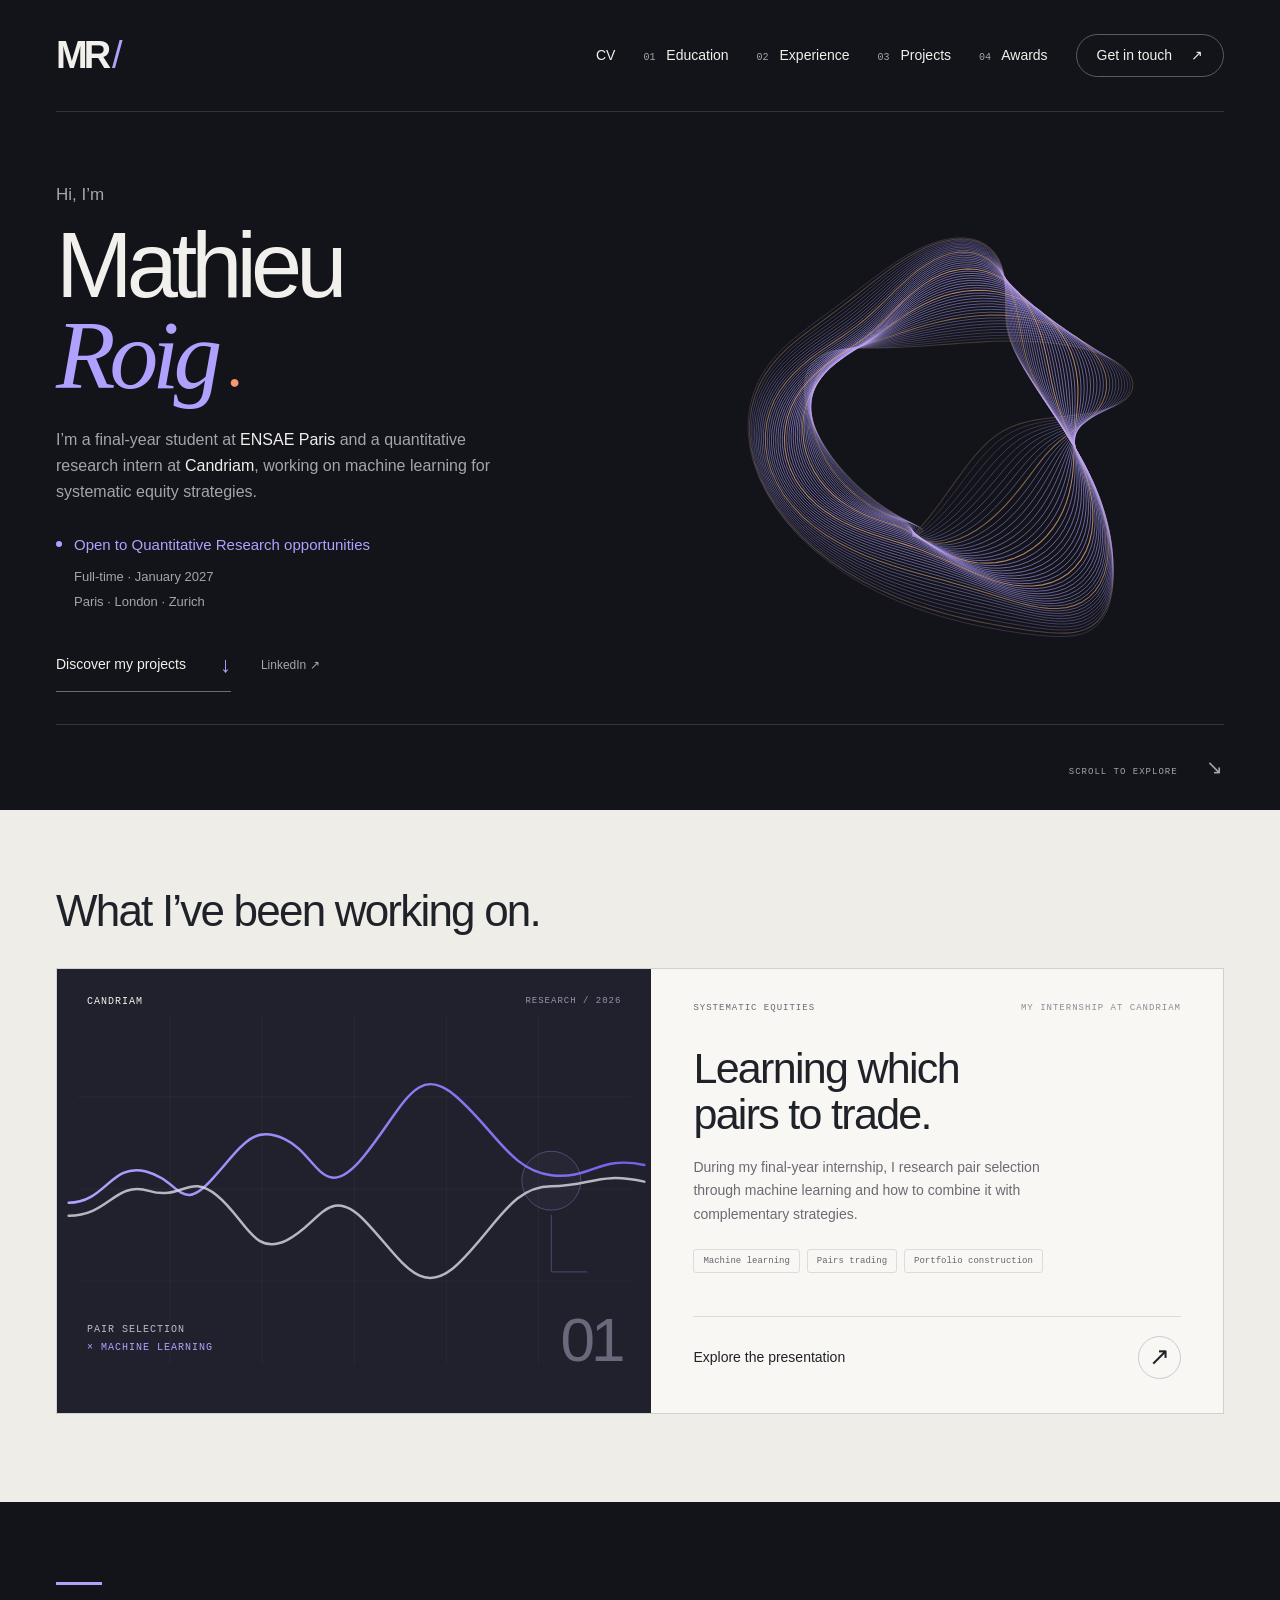
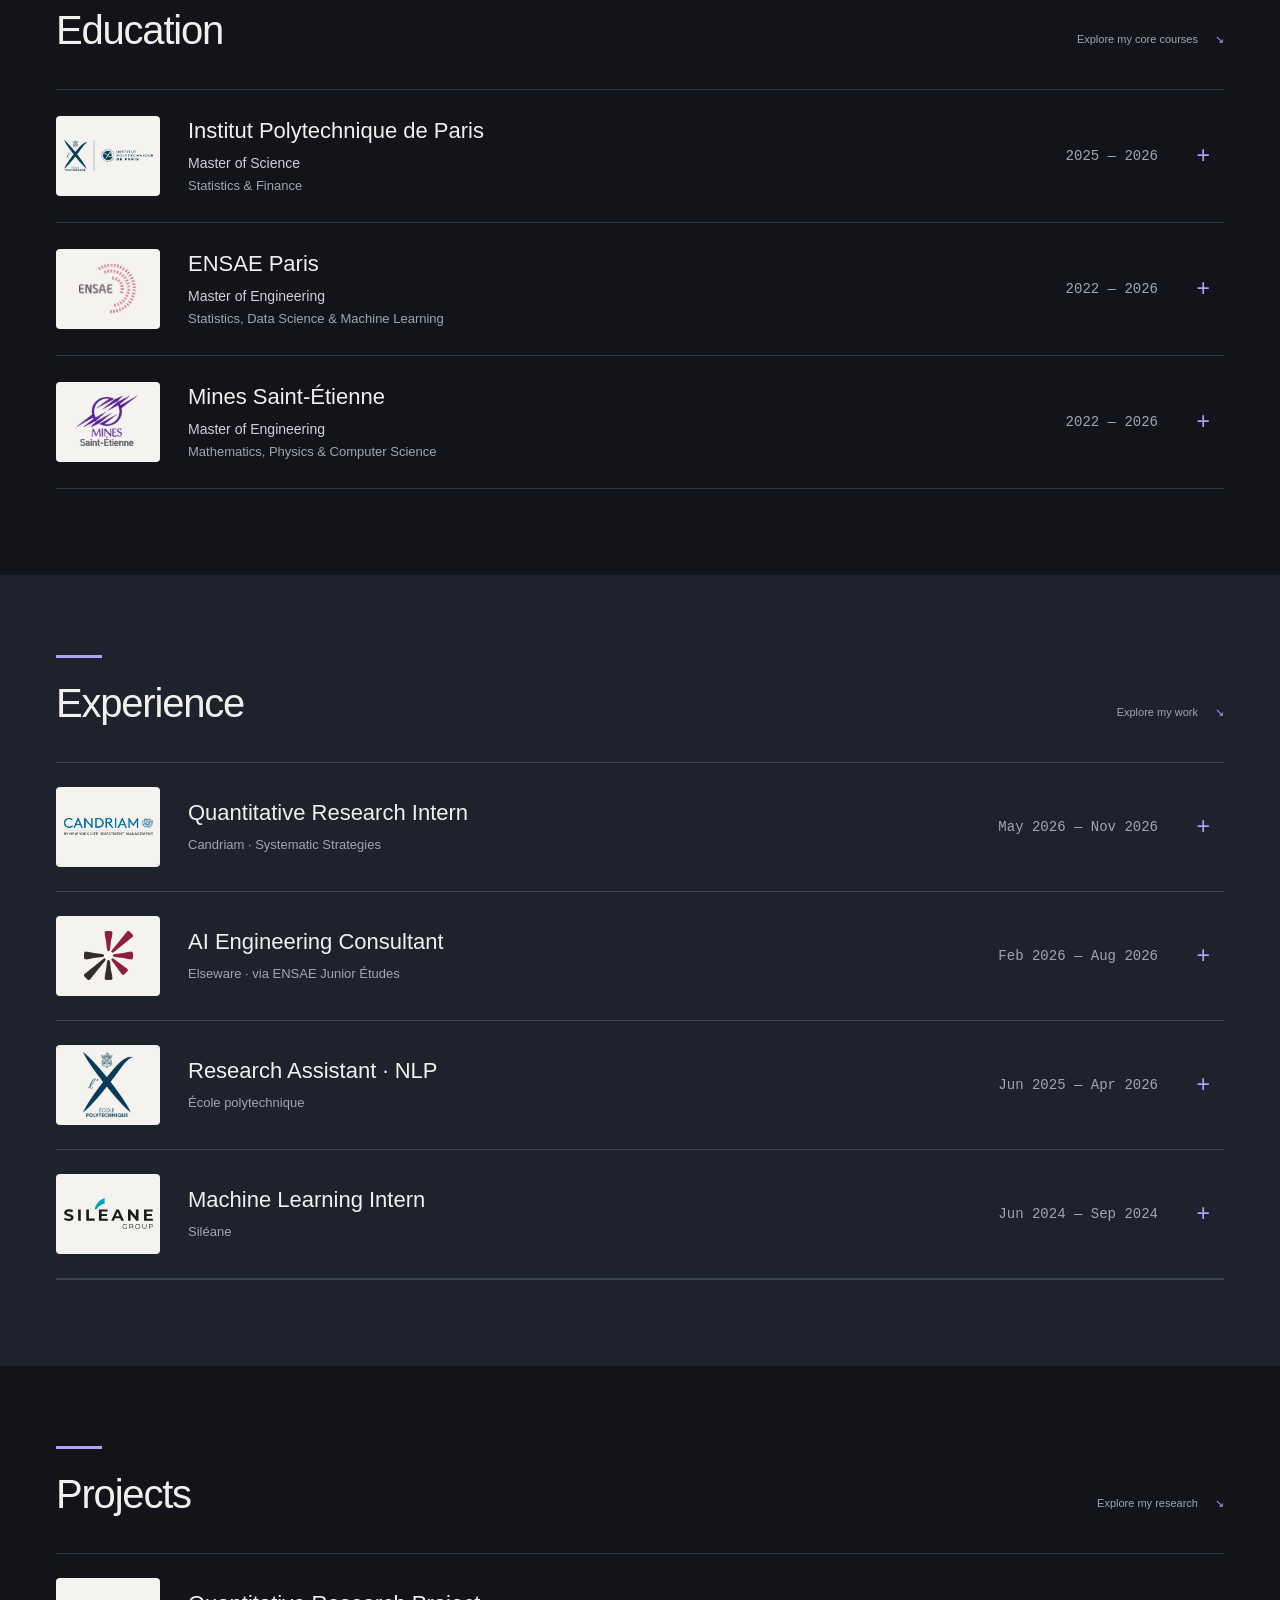
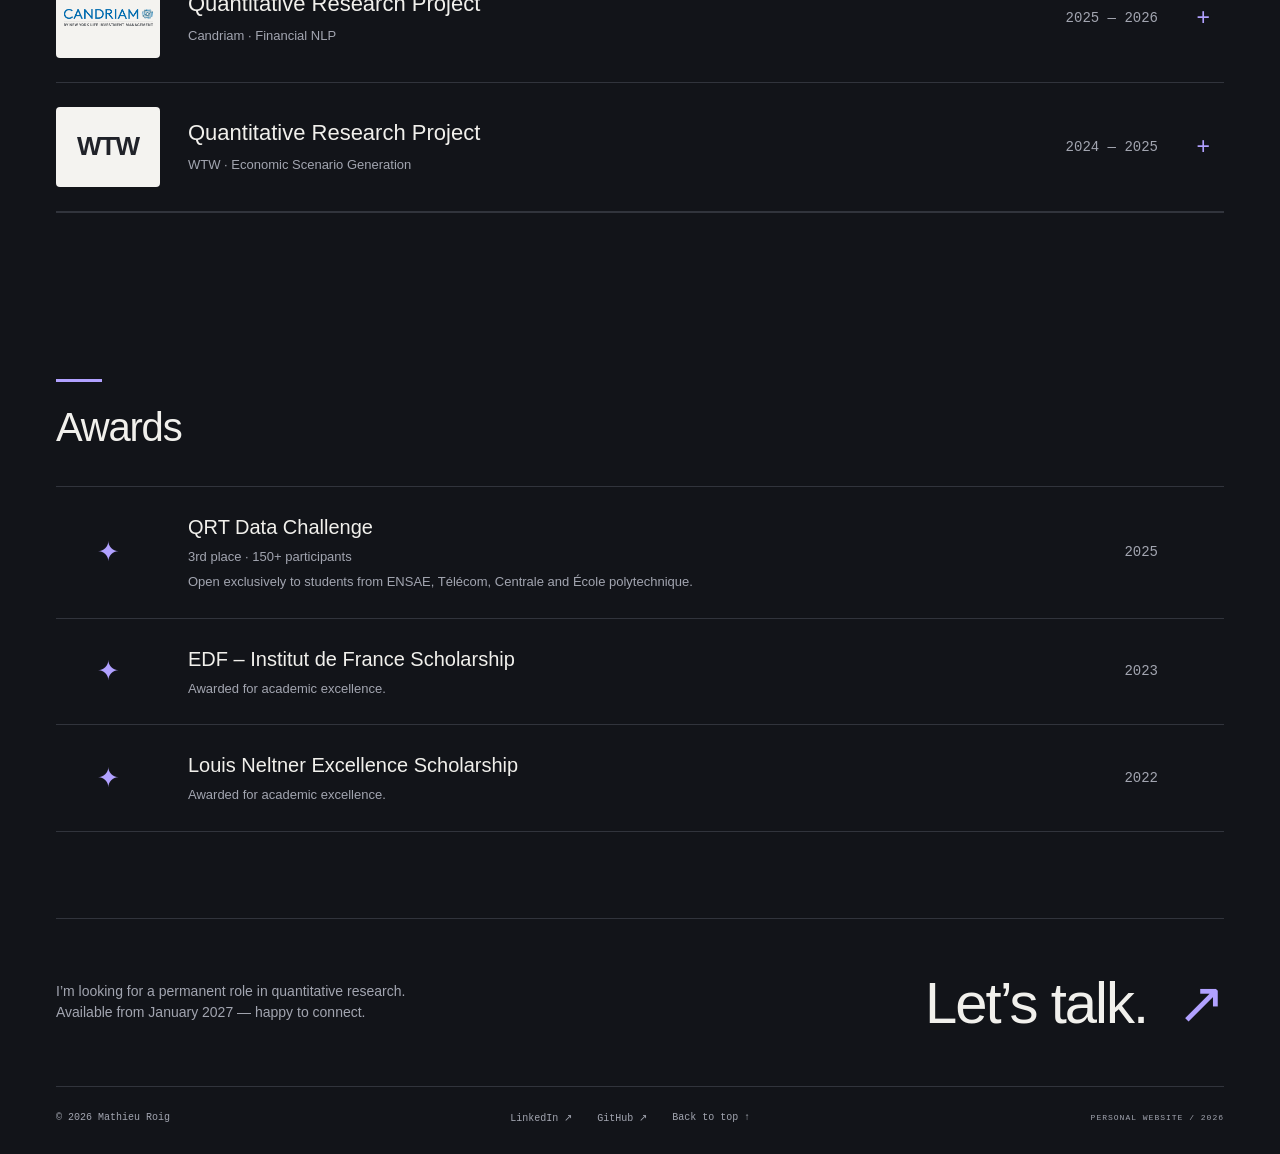
==== commit 135674b0: "Add files via upload" ====
--- a/index.html
+++ b/index.html
@@ -3,15 +3,15 @@
 <head>
   <meta charset="utf-8"><meta name="viewport" content="width=device-width,initial-scale=1">
   <meta name="description" content="Mathieu Roig — final-year ENSAE Paris student and quantitative research intern at Candriam. My projects, research and background. Seeking a permanent quant research role from January 2027.">
-  <title>Mathieu Roig — Projects & research</title>
-  <link rel="icon" type="image/svg+xml" href="favicon.svg">
+  <title>Mathieu Roig — Projects & research</title>
+  <link rel="icon" type="image/svg+xml" href="favicon.svg">
   <link rel="stylesheet" href="style.css"><script src="main.js" defer></script>
 </head>
 <body>
   <a class="skip" href="#main">Skip to content</a>
   <header class="nav wrap">
     <a class="monogram" href="#" aria-label="Mathieu Roig, home">MR<span>/</span></a>
-    <nav aria-label="Main navigation"><a href="#work"><small>01</small> My projects</a><a href="#education"><small>02</small> Education</a><a href="#experience"><small>03</small> Experience</a><a href="#awards"><small>04</small> Awards</a><a href="mailto:mathieu.roig@ensae.fr">Get in touch <span>↗</span></a></nav>
+    <nav aria-label="Main navigation"><a href="resume_quant.pdf" target="_blank" rel="noopener" aria-label="Open CV in a new tab">CV</a><a href="#education"><small>01</small> Education</a><a href="#experience"><small>02</small> Experience</a><a href="#projects"><small>03</small> Projects</a><a href="#awards"><small>04</small> Awards</a><a href="mailto:mathieu.roig@ensae.fr">Get in touch <span>↗</span></a></nav>
   </header>
   <main id="main">
     <section class="hero wrap" aria-labelledby="hero-title">
@@ -22,7 +22,7 @@
       <div class="hero-bottom"><a href="#work" aria-label="Scroll to my projects">SCROLL TO EXPLORE <span>↘</span></a></div>
     </section>
     <section class="work-section" id="work" aria-labelledby="work-title"><div class="wrap">
-      <div class="section-heading"><h2 id="work-title">What I’ve been working on.</h2><span class="section-note">From the question to the results</span></div>
+      <div class="section-heading"><h2 id="work-title">What I’ve been working on.</h2></div>
       <article class="project">
         <div class="project-art" aria-hidden="true"><div class="art-top"><span>CANDRIAM</span><span>RESEARCH / 2026</span></div><svg viewBox="0 0 600 380" class="pair-art"><defs><linearGradient id="fade" x1="0" x2="1"><stop stop-color="#b2a4ff"/><stop offset="1" stop-color="#7061e8"/></linearGradient></defs><g class="art-grid"><path d="M0 90H600M0 190H600M0 290H600M100 0V380M200 0V380M300 0V380M400 0V380M500 0V380"/></g><path class="pair-line one" d="M-10 205C30 205 36 161 74 171S111 218 146 179S190 120 225 136S266 209 310 155S367 52 410 89S470 170 514 175S565 153 615 164"/><path class="pair-line two" d="M-10 219C34 219 40 181 77 192S120 172 151 197S190 263 226 246S272 184 311 224S371 312 413 271S471 187 514 187S565 171 615 182"/><circle cx="514" cy="181" r="32" class="focus-ring"/><path d="M514 218V280H553" class="art-pointer"/></svg><div class="art-bottom"><span>PAIR SELECTION<br><b>× MACHINE LEARNING</b></span><span class="art-number">01</span></div></div>
         <div class="project-copy"><div class="project-meta"><span>SYSTEMATIC EQUITIES</span><span>MY INTERNSHIP AT CANDRIAM</span></div><h3>Learning which<br>pairs to trade.</h3><p>During my final-year internship, I research pair selection through machine learning and how to combine it with complementary strategies.</p><div class="tags"><span>Machine learning</span><span>Pairs trading</span><span>Portfolio construction</span></div><a class="project-link" href="presentation_en.html" target="_blank" rel="noopener"><span>Explore the presentation</span><span class="arrow-box" aria-hidden="true">↗</span></a></div>
@@ -55,7 +55,7 @@
           </details>
           <details class="job" id="experience-elseware">
             <summary><span class="school-logo job-logo"><img class="elseware-logo" src="assets/experience/elseware.webp" alt="Elseware" width="1184" height="1184"></span><span class="job-info"><strong>AI Engineering Consultant</strong><span>Elseware · via ENSAE Junior Études</span></span><span class="job-date">Feb 2026 — Aug 2026</span><span class="plus" aria-hidden="true">+</span></summary>
-            <div class="job-details"><ul><li>Developed TrustAgent, a multi-agent LLM system for operational-risk scenario analysis.</li><li>Tested expert-judgement assumptions against retrieved public evidence and returned auditable verdicts.</li></ul></div>
+            <div class="job-details"><ul><li>Developed TrustAgent, a multi-agent LLM system for operational-risk scenario analysis.</li><li>Tested expert-judgement assumptions against retrieved public evidence and returned auditable verdicts.</li><li>TrustAgent featured in a <a href="https://www.risk.net/insight/operational-risk/7963260/industrialising-the-challenge-process-ai-in-operational-risk-scenario-analysis" target="_blank" rel="noopener" style="color:var(--accent);text-decoration:underline;text-underline-offset:3px">Risk.net interview</a> with Patrick Naim (Elseware CEO) and Nedim Baruh (MD, JPMorganChase).</li></ul></div>
           </details>
           <details class="job" id="experience-polytechnique">
             <summary><span class="school-logo job-logo"><span class="logo-crop x-crop"><img src="assets/schools/polytechnique-ip-paris.png" alt="École polytechnique" width="2242" height="779"></span></span><span class="job-info"><strong>Research Assistant · NLP</strong><span>École polytechnique</span></span><span class="job-date">Jun 2025 — Apr 2026</span><span class="plus" aria-hidden="true">+</span></summary>
@@ -67,12 +67,25 @@
           </details>
         </div>
       </section>
+      <section class="research-projects" id="projects" aria-labelledby="projects-title">
+        <div class="background-heading"><h3 id="projects-title">Projects</h3><span>Explore my research <span aria-hidden="true">↘</span></span></div>
+        <div class="research-project-list">
+          <details class="job" id="project-candriam">
+            <summary><span class="school-logo job-logo"><img src="assets/experience/candriam.svg" alt="Candriam" width="2721" height="543"></span><span class="job-info"><strong>Quantitative Research Project</strong><span>Candriam · Financial NLP</span></span><span class="job-date">2025 — 2026</span><span class="plus" aria-hidden="true">+</span></summary>
+            <div class="job-details"><p class="job-context">12-month research project with ENSAE Paris</p><ul><li>Benchmarked Loughran–McDonald and FinBERT sentiment scores on the MD&amp;A sections of 67,000+ SEC filings using panel regressions and long-short portfolios.</li><li>Built an extraction and parsing pipeline for 10-K/10-Q filings, with point-in-time alignment to returns and control factors.</li><li>Found no robust predictive signal for abnormal returns over horizons of 1–21 days.</li></ul></div>
+          </details>
+          <details class="job" id="project-wtw">
+            <summary><span class="school-logo job-logo"><span class="project-wordmark">WTW</span></span><span class="job-info"><strong>Quantitative Research Project</strong><span>WTW · Economic Scenario Generation</span></span><span class="job-date">2024 — 2025</span><span class="plus" aria-hidden="true">+</span></summary>
+            <div class="job-details"><p class="job-context">12-month research project with ENSAE Paris</p><ul><li>Explored generative AI for forward interest-rate scenarios, using the Libor Market Model as a benchmark.</li><li>Compared GAN and physics-informed GAN approaches, assessing their ability to reproduce financial dynamics and constraints.</li><li>Used physics-informed neural networks to estimate LMM volatility and correlation parameters from simulated scenarios.</li></ul></div>
+          </details>
+        </div>
+      </section>
       <section class="awards" id="awards" aria-labelledby="awards-title">
         <div class="background-heading"><h3 id="awards-title">Awards</h3></div>
         <ul class="award-list">
           <li class="award-row"><span class="award-mark" aria-hidden="true">✦</span><div class="award-info"><strong>QRT Data Challenge</strong><span>3rd place · 150+ participants</span><span>Open exclusively to students from ENSAE, Télécom, Centrale and École polytechnique.</span></div><span class="award-date">2025</span></li>
-          <li class="award-row"><span class="award-mark" aria-hidden="true">✦</span><div class="award-info"><strong>EDF – Institut de France Scholarship</strong></div><span class="award-date">2023</span></li>
-          <li class="award-row"><span class="award-mark" aria-hidden="true">✦</span><div class="award-info"><strong>Louis Neltner Excellence Scholarship</strong></div><span class="award-date">2022</span></li>
+          <li class="award-row"><span class="award-mark" aria-hidden="true">✦</span><div class="award-info"><strong>EDF – Institut de France Scholarship</strong><span>Awarded for academic excellence.</span></div><span class="award-date">2023</span></li>
+          <li class="award-row"><span class="award-mark" aria-hidden="true">✦</span><div class="award-info"><strong>Louis Neltner Excellence Scholarship</strong><span>Awarded for academic excellence.</span></div><span class="award-date">2022</span></li>
         </ul>
       </section>
     </section>
--- a/style.css
+++ b/style.css
@@ -66,3 +66,9 @@
 /* Remove the empty caption strip on smaller screens. */
 .hero-bottom{justify-content:flex-end}
 @media(max-width:1000px){.hero-bottom{display:none}}
+
+/* Academic research projects use the same expandable rows as Experience. */
+.research-project-list{border-bottom:1px solid var(--line)}
+.project-wordmark{font:700 26px var(--sans);letter-spacing:-1px;color:#202229}
+.job-details .project-source{display:inline-block;margin-top:17px;color:var(--accent);font-size:12px;text-decoration:underline;text-underline-offset:4px}
+@media(max-width:650px){.project-wordmark{font-size:21px}.job-details .project-source{font-size:11px}}
